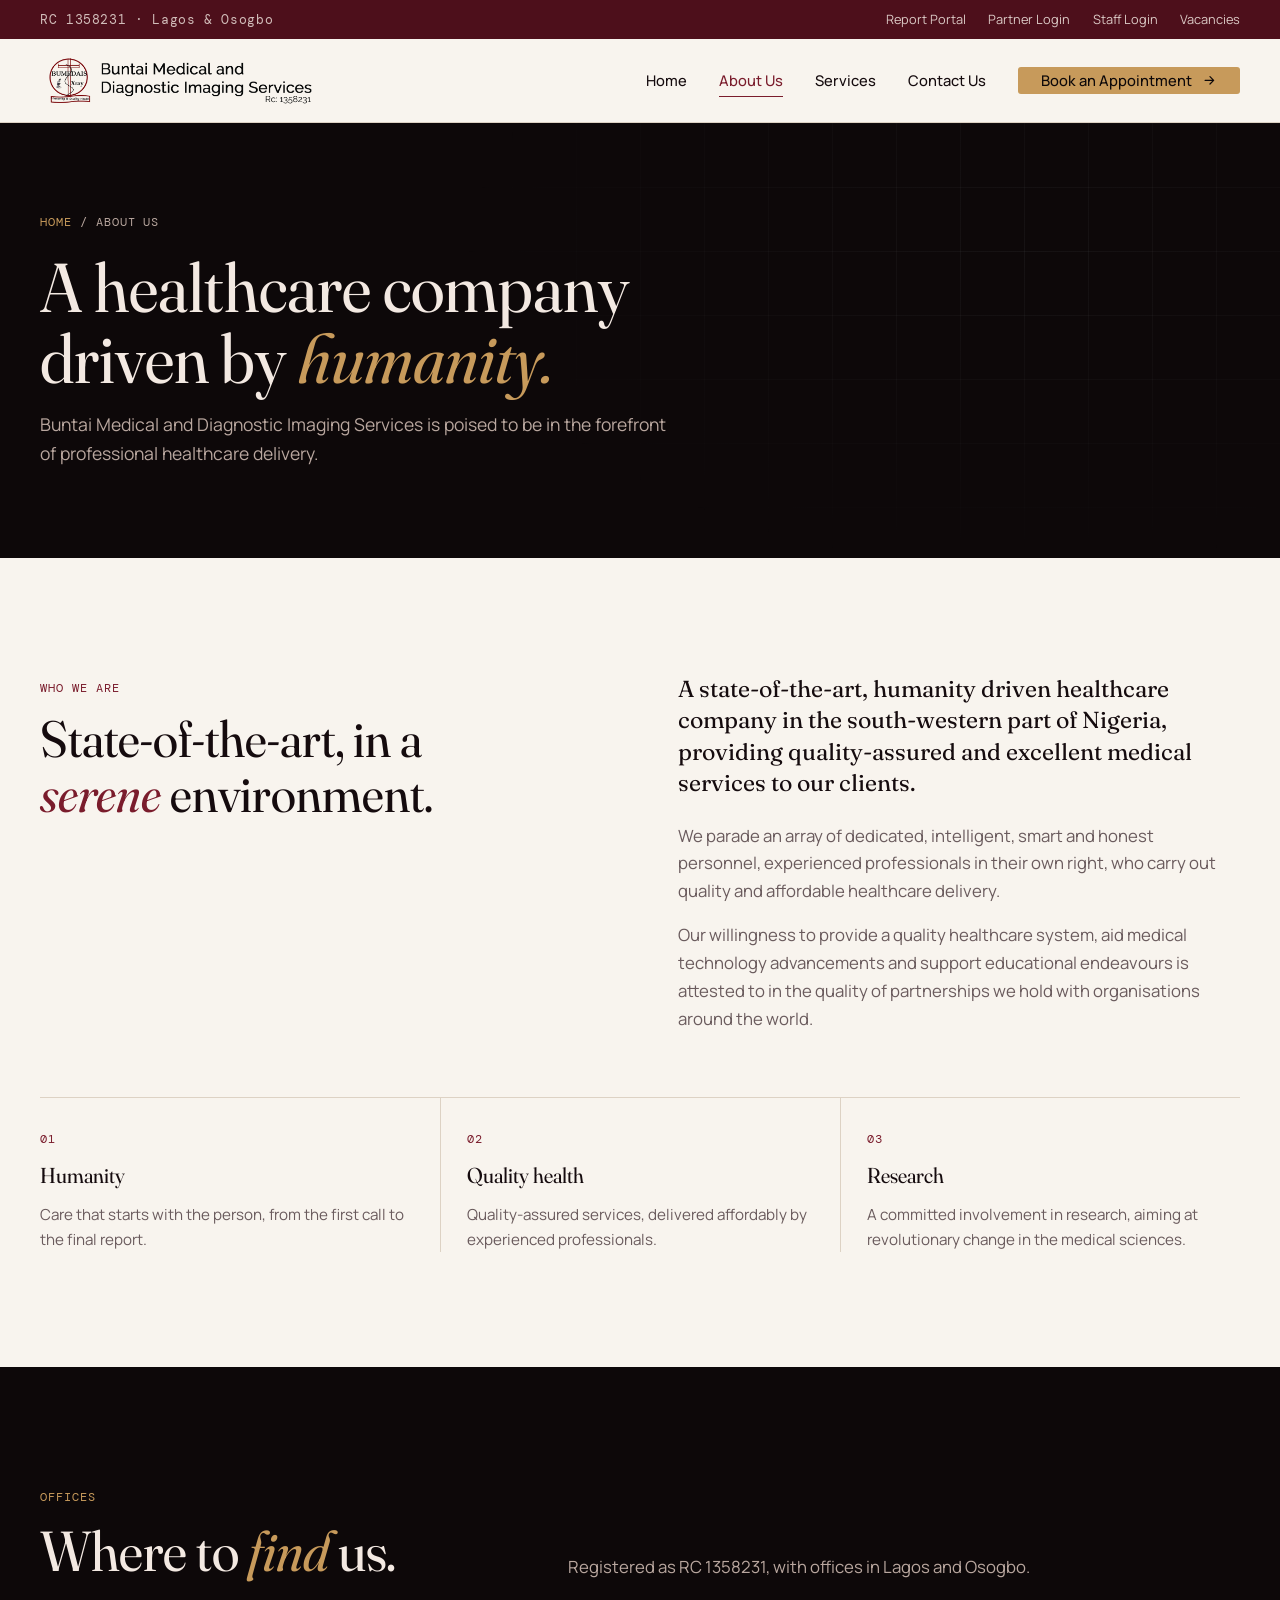
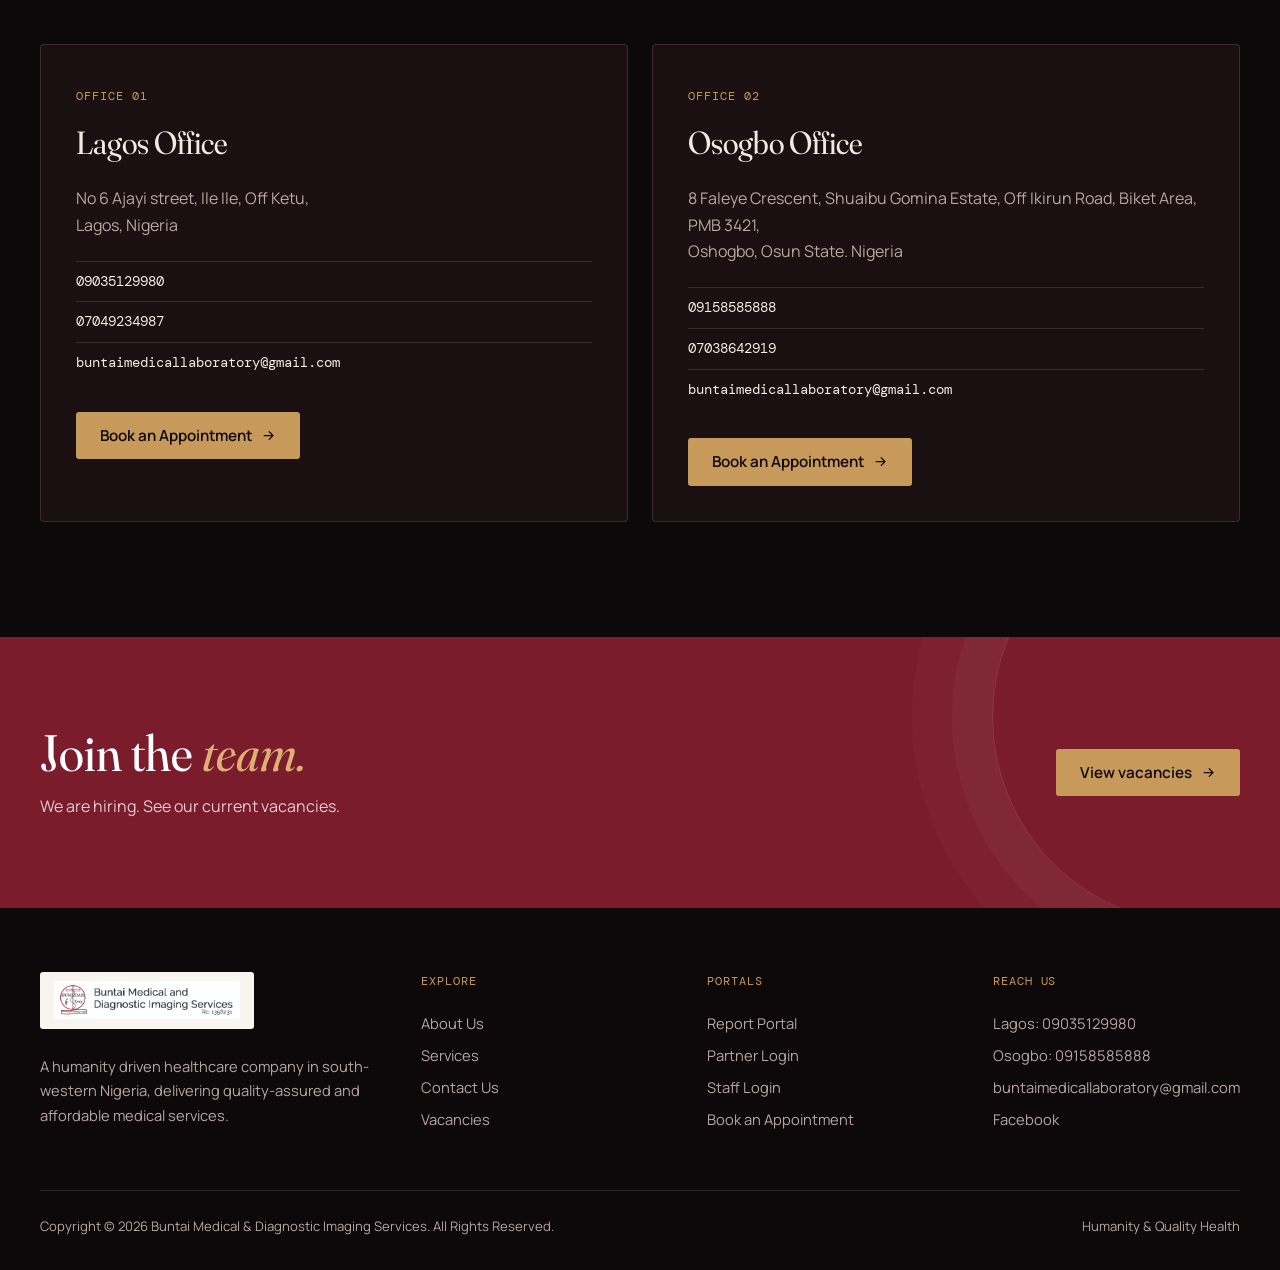
==== about.html @ ab85ddf3 "preview website" ====
<!doctype html>
<html lang="en">
<head>
<meta charset="utf-8">
<meta name="viewport" content="width=device-width, initial-scale=1">
<title>About Us - Buntai Medical &amp; Diagnostic Imaging Services</title>
<meta name="description" content="A state-of-the-art, humanity driven healthcare company in south-western Nigeria.">
<link rel="preconnect" href="https://fonts.googleapis.com">
<link rel="preconnect" href="https://fonts.gstatic.com" crossorigin>
<link href="https://fonts.googleapis.com/css2?family=DM+Mono:wght@400;500&family=Fraunces:ital,opsz,wght,SOFT@0,9..144,300..500,0..100;1,9..144,300..500,0..100&family=Manrope:wght@400;500;600;700&display=swap" rel="stylesheet">
<link rel="stylesheet" href="assets/style.css">
</head>
<body>
<div class="topbar"><div class="wrap">
  <span>RC 1358231 &middot; Lagos &amp; Osogbo</span>
  <div><a href="#">Report Portal</a><a href="#">Partner Login</a><a href="#">Staff Login</a><a href="vacancies.html">Vacancies</a></div>
</div></div>
<header class="header"><div class="wrap">
  <a href="index.html" aria-label="Buntai Medical and Diagnostic Imaging Services, home"><img src="assets/logo.png" alt="Buntai Medical and Diagnostic Imaging Services"></a>
  <nav class="nav" aria-label="Primary">
    <a href="index.html">Home</a><a href="about.html" aria-current="page">About Us</a><a href="services.html">Services</a><a href="contact.html">Contact Us</a>
    <a class="btn btn--brass" href="book.html">Book an Appointment <svg viewBox="0 0 24 24" fill="none" stroke="currentColor" stroke-width="2" stroke-linecap="round" stroke-linejoin="round" aria-hidden="true"><path d="M5 12h14M13 6l6 6-6 6"/></svg></a>
  </nav>
</div></header>
<main>
<section class="page-hero on-dark"><div class="wrap">
  <div class="crumbs"><a href="index.html">Home</a> / About us</div>
  <h1>A healthcare company driven by <em>humanity.</em></h1>
  <p class="lede">Buntai Medical and Diagnostic Imaging Services is poised to be in the forefront of professional healthcare delivery.</p>
</div></section>

<section class="section"><div class="wrap split">
  <div><span class="label">Who we are</span><h2>State-of-the-art, in a <em>serene</em> environment.</h2></div>
  <div class="prose">
    <p>A state-of-the-art, humanity driven healthcare company in the south-western part of Nigeria, providing quality-assured and excellent medical services to our clients.</p>
    <p>We parade an array of dedicated, intelligent, smart and honest personnel, experienced professionals in their own right, who carry out quality and affordable healthcare delivery.</p>
    <p>Our willingness to provide a quality healthcare system, aid medical technology advancements and support educational endeavours is attested to in the quality of partnerships we hold with organisations around the world.</p>
  </div>
</div>
<div class="wrap"><div class="pillars">
  <div class="pillar"><span class="label">01</span><h3>Humanity</h3><p>Care that starts with the person, from the first call to the final report.</p></div>
  <div class="pillar"><span class="label">02</span><h3>Quality health</h3><p>Quality-assured services, delivered affordably by experienced professionals.</p></div>
  <div class="pillar"><span class="label">03</span><h3>Research</h3><p>A committed involvement in research, aiming at revolutionary change in the medical sciences.</p></div>
</div></div></section>
<section class="section section--dark on-dark"><div class="wrap">
  <div class="sec-head"><div><span class="label">Offices</span><h2>Where to <em>find</em> us.</h2></div><p>Registered as RC 1358231, with offices in Lagos and Osogbo.</p></div>
  <div class="offices"><article class="office"><span class="label">Office 01</span><h3>Lagos Office</h3>
<address>No 6 Ajayi street, Ile Ile, Off Ketu,<br>Lagos, Nigeria</address>
<ul><li><a href="tel:+2349035129980">09035129980</a></li><li><a href="tel:+2347049234987">07049234987</a></li><li><a href="mailto:buntaimedicallaboratory@gmail.com">buntaimedicallaboratory@gmail.com</a></li></ul>
<a class="btn btn--brass" href="book.html">Book an Appointment <svg viewBox="0 0 24 24" fill="none" stroke="currentColor" stroke-width="2" stroke-linecap="round" stroke-linejoin="round" aria-hidden="true"><path d="M5 12h14M13 6l6 6-6 6"/></svg></a></article><article class="office"><span class="label">Office 02</span><h3>Osogbo Office</h3>
<address>8 Faleye Crescent, Shuaibu Gomina Estate, Off Ikirun Road, Biket Area, PMB 3421,<br>Oshogbo, Osun State. Nigeria</address>
<ul><li><a href="tel:+2349158585888">09158585888</a></li><li><a href="tel:+2347038642919">07038642919</a></li><li><a href="mailto:buntaimedicallaboratory@gmail.com">buntaimedicallaboratory@gmail.com</a></li></ul>
<a class="btn btn--brass" href="book.html">Book an Appointment <svg viewBox="0 0 24 24" fill="none" stroke="currentColor" stroke-width="2" stroke-linecap="round" stroke-linejoin="round" aria-hidden="true"><path d="M5 12h14M13 6l6 6-6 6"/></svg></a></article></div>
</div></section>
<section class="band"><div class="wrap">
  <div><h2>Join the <em>team.</em></h2><p>We are hiring. See our current vacancies.</p></div>
  <a class="btn btn--brass" href="vacancies.html">View vacancies <svg viewBox="0 0 24 24" fill="none" stroke="currentColor" stroke-width="2" stroke-linecap="round" stroke-linejoin="round" aria-hidden="true"><path d="M5 12h14M13 6l6 6-6 6"/></svg></a>
</div></section>
</main>
<footer class="footer"><div class="wrap">
  <div class="grid">
    <div>
      <span class="logo-chip"><img src="assets/logo.jpg" alt="Buntai Medical and Diagnostic Imaging Services"></span>
      <p>A humanity driven healthcare company in south-western Nigeria, delivering quality-assured and affordable medical services.</p>
    </div>
    <div><h4>Explore</h4><ul><li><a href="about.html">About Us</a></li><li><a href="services.html">Services</a></li><li><a href="contact.html">Contact Us</a></li><li><a href="vacancies.html">Vacancies</a></li></ul></div>
    <div><h4>Portals</h4><ul><li><a href="#">Report Portal</a></li><li><a href="#">Partner Login</a></li><li><a href="#">Staff Login</a></li><li><a href="book.html">Book an Appointment</a></li></ul></div>
    <div><h4>Reach us</h4><ul><li>Lagos: 09035129980</li><li>Osogbo: 09158585888</li><li><a href="mailto:buntaimedicallaboratory@gmail.com">buntaimedicallaboratory@gmail.com</a></li><li><a href="#">Facebook</a></li></ul></div>
  </div>
  <div class="base"><span>Copyright &copy; 2026 Buntai Medical &amp; Diagnostic Imaging Services. All Rights Reserved.</span><span>Humanity &amp; Quality Health</span></div>
</div></footer>
</body>
</html>
---- assets/style.css ----
/* Buntai Medical & Diagnostic Imaging Services: design prototype
   Thesis: "Humanity & Quality Health", a light-box radiograph hero,
   oxblood brand from the logo, ivory paper, brass for booking actions. */

:root {
  --oxblood: #7a1c2c;
  --oxblood-deep: #4d0f1b;
  --ink: #150b0e;
  --film: #0d0809;
  --film-2: #1a1012;
  --ivory: #f8f4ee;
  --stone: #ece4d9;
  --line: #ddd2c4;
  --line-dark: rgba(255, 236, 224, 0.13);
  --muted: #6a5b5d;
  --on-dark: #f3e9e2;
  --on-dark-muted: #b9a79f;
  --brass: #c79a5b;
  --brass-hover: #dcb173;
  --xray: #cfe3ea;
  --ok-bg: #e6f3ea;
  --ok-text: #0b5a32;

  --serif: "Fraunces", "Iowan Old Style", Georgia, serif;
  --sans: "Manrope", ui-sans-serif, system-ui, sans-serif;
  --mono: "DM Mono", ui-monospace, monospace;

  --wrap: 78rem;
  --gutter: clamp(16px, 4vw, 40px);
  --section-y: clamp(4.5rem, 9vw, 8rem);
}

*, *::before, *::after { box-sizing: border-box; }
html { scroll-behavior: smooth; }
body {
  margin: 0; background: var(--ivory); color: var(--ink);
  font-family: var(--sans); font-size: 1rem; line-height: 1.65;
  -webkit-font-smoothing: antialiased;
}
img, svg { max-width: 100%; display: block; }
a { color: inherit; }
h1, h2, h3, h4 {
  font-family: var(--serif); font-weight: 400; margin: 0;
  text-wrap: balance; font-variation-settings: "opsz" 144, "SOFT" 30;
}
em { font-style: italic; color: var(--oxblood); }
.on-dark em { color: var(--brass); }
p { margin: 0 0 1em; }

.wrap { width: min(var(--wrap), 100% - 2 * var(--gutter)); margin-inline: auto; }
.section { padding-block: var(--section-y); }
.section--stone { background: var(--stone); }
.section--dark { background: var(--film); color: var(--on-dark); }
.label {
  font-family: var(--mono); font-size: 0.75rem; letter-spacing: 0.08em;
  text-transform: uppercase; color: var(--oxblood);
}
.on-dark .label, .label--dark { color: var(--brass); }

/* Buttons */
.btn {
  display: inline-flex; align-items: center; gap: 0.6rem; border: 1px solid transparent;
  padding: 0.95rem 1.4rem; border-radius: 3px; font: 600 0.95rem/1 var(--sans);
  text-decoration: none; cursor: pointer; transition: background 0.2s, color 0.2s, transform 0.2s;
}
.btn svg { width: 1em; height: 1em; transition: transform 0.2s; }
.btn:hover svg { transform: translateX(3px); }
.btn--brass { background: var(--brass); color: var(--film); }
.btn--brass:hover { background: var(--brass-hover); }
.btn--ink { background: var(--ink); color: var(--ivory); }
.btn--ink:hover { background: var(--oxblood); }
.btn--ghost { border-color: rgba(255, 236, 224, 0.35); color: var(--on-dark); }
.btn--ghost:hover { border-color: var(--brass); color: var(--brass); }
:focus-visible { outline: 2px solid var(--brass); outline-offset: 3px; }

/* Utility bar + header */
.topbar { background: var(--oxblood-deep); color: var(--on-dark); font-size: 0.8rem; }
.topbar .wrap { display: flex; justify-content: space-between; gap: 1rem; padding-block: 0.55rem; flex-wrap: wrap; }
.topbar a { text-decoration: none; opacity: 0.85; margin-left: 1.4rem; }
.topbar a:hover { opacity: 1; color: var(--brass); }
.topbar span { font-family: var(--mono); letter-spacing: 0.05em; opacity: 0.8; }
.header { background: var(--ivory); border-bottom: 1px solid var(--line); position: sticky; top: 0; z-index: 50; }
.header .wrap { display: flex; align-items: center; justify-content: space-between; gap: 2rem; padding-block: 0.8rem; }
.header img { height: 58px; width: auto; }
.nav { display: flex; align-items: center; gap: 2rem; }
.nav a { text-decoration: none; font-size: 0.92rem; font-weight: 500; position: relative; padding-block: 0.3rem; }
.nav a:not(.btn)::after {
  content: ""; position: absolute; left: 0; bottom: 0; height: 1px; width: 100%;
  background: var(--oxblood); transform: scaleX(0); transform-origin: left; transition: transform 0.25s;
}
.nav a:not(.btn):hover::after, .nav a[aria-current]::after { transform: scaleX(1); }
.nav a[aria-current] { color: var(--oxblood); }
@media (max-width: 900px) {
  .nav a:not(.btn) { display: none; }
  .topbar span { display: none; }
}

/* Hero: the light-box */
.hero {
  position: relative; overflow: hidden; background: var(--film); color: var(--on-dark);
  padding-block: clamp(4rem, 8vw, 7rem) clamp(4rem, 8vw, 6.5rem);
}
.hero::before { /* film grid */
  content: ""; position: absolute; inset: 0; pointer-events: none;
  background:
    linear-gradient(rgba(207, 227, 234, 0.06) 1px, transparent 1px) 0 0 / 64px 64px,
    linear-gradient(90deg, rgba(207, 227, 234, 0.06) 1px, transparent 1px) 0 0 / 64px 64px;
  -webkit-mask-image: radial-gradient(ellipse 70% 80% at 75% 45%, #000, transparent 75%);
  mask-image: radial-gradient(ellipse 70% 80% at 75% 45%, #000, transparent 75%);
}
.hero::after { /* oxblood glow */
  content: ""; position: absolute; width: 60vw; height: 60vw; right: -15vw; top: -20vw; pointer-events: none;
  background: radial-gradient(closest-side, rgba(122, 28, 44, 0.55), transparent);
}
.hero .wrap { position: relative; z-index: 1; display: grid; grid-template-columns: 1.15fr 0.85fr; gap: clamp(2rem, 6vw, 5rem); align-items: center; }
.hero h1 { font-size: clamp(2.6rem, 6vw, 5.2rem); line-height: 1.02; letter-spacing: -0.015em; margin-block: 1.2rem 1.6rem; }
.hero .lede { font-size: 1.15rem; color: var(--on-dark-muted); max-width: 34rem; }
.hero .actions { display: flex; gap: 0.9rem; flex-wrap: wrap; margin-top: 2rem; }
.hero-meta { display: flex; gap: 2.5rem; margin-top: 3rem; padding-top: 1.5rem; border-top: 1px solid var(--line-dark); flex-wrap: wrap; }
.hero-meta dt { font-family: var(--mono); font-size: 0.7rem; letter-spacing: 0.08em; text-transform: uppercase; color: var(--on-dark-muted); }
.hero-meta dd { margin: 0.2rem 0 0; font-family: var(--serif); font-size: 1.35rem; }
@media (max-width: 900px) { .hero .wrap { grid-template-columns: 1fr; } .scan { max-width: 380px; margin-inline: auto; } }

/* Scan visual */
.scan { position: relative; aspect-ratio: 1; width: 100%; }
.scan svg { width: 100%; height: 100%; }
.scan .sweep { transform-origin: 50% 50%; animation: sweep 9s linear infinite; }

@keyframes sweep { to { transform: rotate(360deg); } }
@keyframes bar { from { transform: translateY(-38%); } to { transform: translateY(38%); } }
.scan-tag {
  position: absolute; font-family: var(--mono); font-size: 0.68rem; letter-spacing: 0.08em; text-transform: uppercase;
  color: var(--xray); border: 1px solid rgba(207, 227, 234, 0.3); background: rgba(13, 8, 9, 0.7);
  padding: 0.3rem 0.55rem; border-radius: 2px;
}
.scan-tag--a { top: 6%; left: 0; } .scan-tag--b { bottom: 8%; right: 0; }

/* Section head */
.sec-head { display: grid; grid-template-columns: 5fr 7fr; gap: 3rem; align-items: end; margin-bottom: clamp(2.5rem, 5vw, 4rem); }
.sec-head h2 { font-size: clamp(2.1rem, 4.4vw, 3.6rem); line-height: 1.05; margin-top: 0.8rem; }
.sec-head p { color: var(--muted); max-width: 38rem; margin: 0; font-size: 1.05rem; }
.on-dark .sec-head p { color: var(--on-dark-muted); }
@media (max-width: 800px) { .sec-head { grid-template-columns: 1fr; gap: 1rem; } }

/* Service lines (lists beat cards) */
.rows { border-top: 1px solid var(--line); }
.row {
  display: grid; grid-template-columns: 4.5rem 1fr auto; gap: 1.5rem; align-items: center;
  padding: 1.7rem 0.5rem; border-bottom: 1px solid var(--line); text-decoration: none; position: relative;
}
.row::before {
  content: ""; position: absolute; left: 0; top: -1px; height: 2px; width: 100%; background: var(--oxblood);
  transform: scaleX(0); transform-origin: left; transition: transform 0.4s;
}
.row:hover::before { transform: scaleX(1); }
.row .code { font-family: var(--mono); font-size: 0.8rem; color: var(--oxblood); letter-spacing: 0.06em; }
.row h3 { font-size: clamp(1.4rem, 2.6vw, 2rem); line-height: 1.15; }
.row p { margin: 0.3rem 0 0; color: var(--muted); font-size: 0.95rem; max-width: 44rem; }
.row .arrow { width: 2.6rem; height: 2.6rem; border: 1px solid var(--line); border-radius: 50%; display: grid; place-items: center; transition: background 0.2s, color 0.2s, border-color 0.2s; }
.row:hover .arrow { background: var(--oxblood); color: #fff; border-color: var(--oxblood); }
.arrow svg { width: 1rem; height: 1rem; }
@media (max-width: 640px) { .row { grid-template-columns: 3rem 1fr; } .row .arrow { display: none; } }

/* Departments grid */
.depts { display: grid; grid-template-columns: repeat(4, 1fr); border-top: 1px solid var(--line-dark); border-left: 1px solid var(--line-dark); }
.dept { padding: 1.8rem 1.5rem 2rem; border-right: 1px solid var(--line-dark); border-bottom: 1px solid var(--line-dark); text-decoration: none; transition: background 0.25s; min-height: 11rem; display: flex; flex-direction: column; justify-content: space-between; }
.dept:hover { background: rgba(122, 28, 44, 0.35); }
.dept .label { color: var(--on-dark-muted); }
.dept h3 { font-size: 1.45rem; line-height: 1.15; margin-top: 2rem; }
.dept small { font-family: var(--mono); font-size: 0.72rem; letter-spacing: 0.06em; text-transform: uppercase; color: var(--brass); margin-top: 1rem; }
.dept--cta { background: var(--oxblood); }
.dept--cta:hover { background: var(--oxblood-deep); }
@media (max-width: 1000px) { .depts { grid-template-columns: repeat(2, 1fr); } }
@media (max-width: 520px) { .depts { grid-template-columns: 1fr; } }

/* Split / about */
.split { display: grid; grid-template-columns: 1fr 1fr; gap: clamp(2rem, 6vw, 6rem); align-items: start; }
.split h2 { font-size: clamp(2.1rem, 4vw, 3.4rem); line-height: 1.06; margin-top: 0.8rem; }
.split .prose { color: var(--muted); font-size: 1.05rem; }
.split .prose p:first-child { color: var(--ink); font-family: var(--serif); font-size: 1.45rem; line-height: 1.35; }
@media (max-width: 800px) { .split { grid-template-columns: 1fr; } }
.pillars { display: grid; grid-template-columns: repeat(3, 1fr); gap: 0; margin-top: 3rem; border-top: 1px solid var(--line); }
.pillar { padding: 1.6rem 1.6rem 0 0; }
.pillar + .pillar { padding-left: 1.6rem; border-left: 1px solid var(--line); }
.pillar h3 { font-size: 1.35rem; margin: 0.5rem 0; }
.pillar p { color: var(--muted); font-size: 0.95rem; margin: 0; }
@media (max-width: 800px) { .pillars { grid-template-columns: 1fr; } .pillar + .pillar { border-left: 0; padding-left: 0; border-top: 1px solid var(--line); margin-top: 1.4rem; } }

/* Offices */
.offices { display: grid; grid-template-columns: 1fr 1fr; gap: 1.5rem; }
.office { background: var(--film-2); border: 1px solid var(--line-dark); border-radius: 4px; padding: 2.2rem; }
.office h3 { font-size: 2rem; margin: 0.6rem 0 1rem; }
.office address { font-style: normal; color: var(--on-dark-muted); margin-bottom: 1.4rem; }
.office ul { list-style: none; padding: 0; margin: 0 0 1.8rem; font-family: var(--mono); font-size: 0.9rem; }
.office li { padding: 0.5rem 0; border-top: 1px solid var(--line-dark); }
.office li a { text-decoration: none; }
.office li a:hover { color: var(--brass); }
@media (max-width: 800px) { .offices { grid-template-columns: 1fr; } }
.section--stone .office { background: var(--film); }

/* Testimonials */
.quotes { display: grid; grid-template-columns: repeat(3, 1fr); gap: 0; border-top: 1px solid var(--line); }
.quote { padding: 2.2rem 2rem 0 0; margin: 0; }
.quote + .quote { padding-left: 2rem; border-left: 1px solid var(--line); }
.quote::before { content: "\201C"; display: block; font-family: var(--serif); font-size: 3.5rem; line-height: 0.8; color: var(--oxblood); margin-bottom: 0.6rem; }
.quote p { font-family: var(--serif); font-size: 1.25rem; line-height: 1.4; }
.quote cite { font-style: normal; font-family: var(--mono); font-size: 0.75rem; letter-spacing: 0.08em; text-transform: uppercase; color: var(--muted); }
@media (max-width: 900px) { .quotes { grid-template-columns: 1fr; } .quote + .quote { padding-left: 0; border-left: 0; border-top: 1px solid var(--line); margin-top: 2rem; } }

/* Booking band */
.band { background: var(--oxblood); color: #fff; padding-block: clamp(3.5rem, 7vw, 5.5rem); position: relative; overflow: hidden; }
.band::after { content: ""; position: absolute; right: -8rem; top: -8rem; width: 26rem; height: 26rem; border-radius: 50%; border: 1px solid rgba(255,255,255,0.12); box-shadow: 0 0 0 40px rgba(255,255,255,0.03), 0 0 0 80px rgba(255,255,255,0.025); }
.band .wrap { display: flex; justify-content: space-between; align-items: center; gap: 2rem; flex-wrap: wrap; position: relative; z-index: 1; }
.band h2 { font-size: clamp(2rem, 4vw, 3.2rem); line-height: 1.08; max-width: 32rem; }
.band em { color: var(--brass-hover); }
.band p { color: rgba(255,255,255,0.78); margin: 0.8rem 0 0; max-width: 30rem; }

/* Interior page hero */
.page-hero { position: relative; background: var(--film); color: var(--on-dark); padding-block: clamp(3.5rem, 7vw, 6rem); overflow: hidden; }
.page-hero::before { content: ""; position: absolute; inset: 0; background: linear-gradient(rgba(207,227,234,0.05) 1px, transparent 1px) 0 0/64px 64px, linear-gradient(90deg, rgba(207,227,234,0.05) 1px, transparent 1px) 0 0/64px 64px; -webkit-mask-image: radial-gradient(ellipse 60% 100% at 80% 30%, #000, transparent 75%); mask-image: radial-gradient(ellipse 60% 100% at 80% 30%, #000, transparent 75%); }
.page-hero .wrap { position: relative; z-index: 1; }
.crumbs { font-family: var(--mono); font-size: 0.75rem; letter-spacing: 0.08em; text-transform: uppercase; color: var(--on-dark-muted); }
.crumbs a { color: var(--brass); text-decoration: none; }
.page-hero h1 { font-size: clamp(2.4rem, 5.4vw, 4.4rem); line-height: 1.03; margin: 1.2rem 0 1rem; max-width: 52rem; }
.page-hero .lede { color: var(--on-dark-muted); font-size: 1.1rem; max-width: 40rem; margin: 0; }

/* Forms */
.form-layout { display: grid; grid-template-columns: 1.3fr 0.7fr; gap: clamp(2rem, 5vw, 4.5rem); align-items: start; }
@media (max-width: 900px) { .form-layout { grid-template-columns: 1fr; } }
.form-panel { background: #fff; border: 1px solid var(--line); border-radius: 4px; padding: clamp(1.5rem, 4vw, 2.8rem); }
.form-panel h2 { font-size: 2rem; margin-bottom: 1.6rem; }
.field { margin-bottom: 1.3rem; }
.field label { display: block; font-family: var(--mono); font-size: 0.72rem; letter-spacing: 0.08em; text-transform: uppercase; color: var(--muted); margin-bottom: 0.45rem; }
.field input, .field select, .field textarea {
  width: 100%; font: inherit; color: var(--ink); background: var(--ivory); border: 1px solid var(--line);
  border-radius: 3px; padding: 0.85rem 0.95rem; transition: border-color 0.2s, background 0.2s;
}
.field input:focus, .field select:focus, .field textarea:focus { outline: none; border-color: var(--oxblood); background: #fff; }
.grid-2 { display: grid; grid-template-columns: 1fr 1fr; gap: 1.2rem; }
@media (max-width: 560px) { .grid-2 { grid-template-columns: 1fr; } }
.choice { display: grid; grid-template-columns: 1fr 1fr; gap: 0.8rem; }
.choice input { position: absolute; opacity: 0; }
.choice label { text-transform: none; letter-spacing: 0; font-family: var(--sans); font-size: 0.95rem; color: var(--ink); border: 1px solid var(--line); border-radius: 3px; padding: 0.9rem 1rem; cursor: pointer; background: var(--ivory); margin: 0; }
.choice label small { display: block; color: var(--muted); font-size: 0.8rem; }
.choice input:checked + label { border-color: var(--oxblood); background: #fff; box-shadow: inset 0 0 0 1px var(--oxblood); }
.choice input:focus-visible + label { outline: 2px solid var(--brass); outline-offset: 2px; }
.chips { display: flex; flex-wrap: wrap; gap: 0.5rem; }
.chips input { position: absolute; opacity: 0; }
.chips label { text-transform: none; letter-spacing: 0; font-family: var(--sans); font-size: 0.88rem; color: var(--ink); border: 1px solid var(--line); border-radius: 9999px; padding: 0.45rem 0.95rem; cursor: pointer; margin: 0; background: var(--ivory); }
.chips input:checked + label { background: var(--oxblood); border-color: var(--oxblood); color: #fff; }
.chips input:focus-visible + label { outline: 2px solid var(--brass); outline-offset: 2px; }
.aside-card { background: var(--film); color: var(--on-dark); border-radius: 4px; padding: 2rem; position: sticky; top: 6rem; }
.aside-card h3 { font-size: 1.6rem; margin: 0.5rem 0 1rem; }
.aside-card dl { margin: 0; }
.aside-card dt { font-family: var(--mono); font-size: 0.7rem; letter-spacing: 0.08em; text-transform: uppercase; color: var(--brass); margin-top: 1.2rem; }
.aside-card dd { margin: 0.25rem 0 0; color: var(--on-dark-muted); font-size: 0.95rem; }
.aside-card a { text-decoration: none; }
.aside-card a:hover { color: var(--brass); }

/* Careers strip */
.notice { display: flex; justify-content: space-between; gap: 1rem; align-items: center; flex-wrap: wrap; border: 1px solid var(--line); border-radius: 4px; padding: 1.5rem 1.8rem; background: #fff; }
.notice h3 { font-size: 1.4rem; }
.notice p { margin: 0.2rem 0 0; color: var(--muted); font-size: 0.95rem; }

/* Footer */
.footer { background: var(--film); color: var(--on-dark-muted); padding-block: 4rem 2rem; font-size: 0.92rem; }
.footer .grid { display: grid; grid-template-columns: 1.4fr 1fr 1fr 1fr; gap: 3rem; padding-bottom: 3rem; border-bottom: 1px solid var(--line-dark); }
.footer .logo-chip { background: var(--ivory); display: inline-block; padding: 0.6rem 0.9rem; border-radius: 3px; margin-bottom: 1.2rem; }
.footer .logo-chip img { height: 38px; width: auto; }
.footer h4 { font-family: var(--mono); font-size: 0.72rem; letter-spacing: 0.08em; text-transform: uppercase; color: var(--brass); margin-bottom: 1rem; }
.footer ul { list-style: none; padding: 0; margin: 0; }
.footer li { padding: 0.25rem 0; }
.footer a { text-decoration: none; }
.footer a:hover { color: var(--brass); }
.footer .base { display: flex; justify-content: space-between; gap: 1rem; padding-top: 1.6rem; flex-wrap: wrap; font-size: 0.82rem; }
@media (max-width: 900px) { .footer .grid { grid-template-columns: 1fr 1fr; } }
@media (max-width: 520px) { .footer .grid { grid-template-columns: 1fr; } }

@media (prefers-reduced-motion: reduce) {
  *, *::before, *::after { animation: none !important; transition: none !important; scroll-behavior: auto !important; }
}

/* Helix pulse (home hero) */
.helix .n { animation: npulse 3s ease-in-out infinite; opacity: 0.4; }
@keyframes npulse { 0%, 100% { opacity: 0.25; } 50% { opacity: 1; } }

/* Hero scroll button */
.scroll-btn {
  width: 4.25rem; height: 4.25rem; border-radius: 50%; display: grid; place-items: center;
  background: var(--brass); color: var(--film); text-decoration: none; position: relative;
  transition: background 0.2s, transform 0.2s;
}
.scroll-btn::before { /* pulsing halo */
  content: ""; position: absolute; inset: 0; border-radius: 50%; border: 1px solid var(--brass);
  animation: halo 2.4s ease-out infinite;
}
.scroll-btn:hover { background: var(--brass-hover); transform: translateY(2px); }
.scroll-btn svg { width: 1.6rem; height: 1.6rem; animation: nudge 1.6s ease-in-out infinite; }
@keyframes nudge { 0%, 100% { transform: translateY(-3px); } 50% { transform: translateY(4px); } }
@keyframes halo { 0% { transform: scale(1); opacity: 0.7; } 100% { transform: scale(1.6); opacity: 0; } }
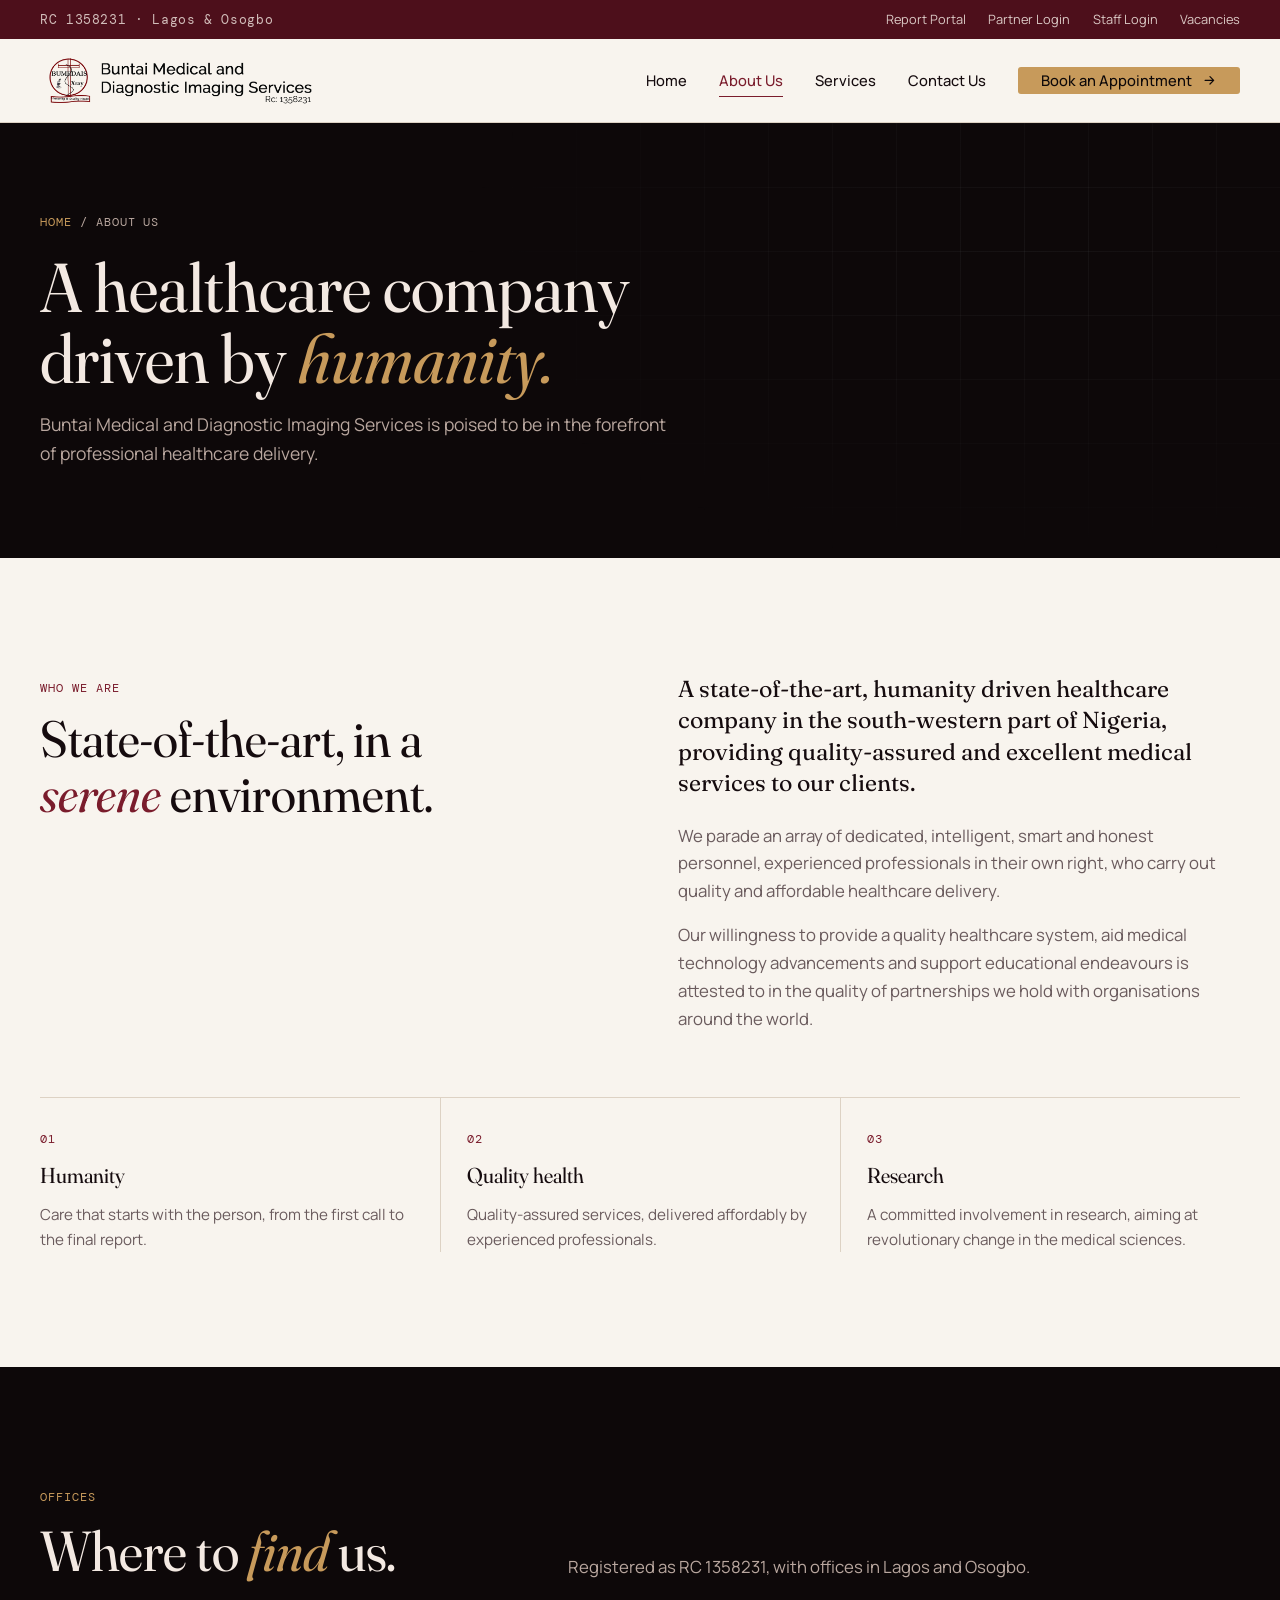
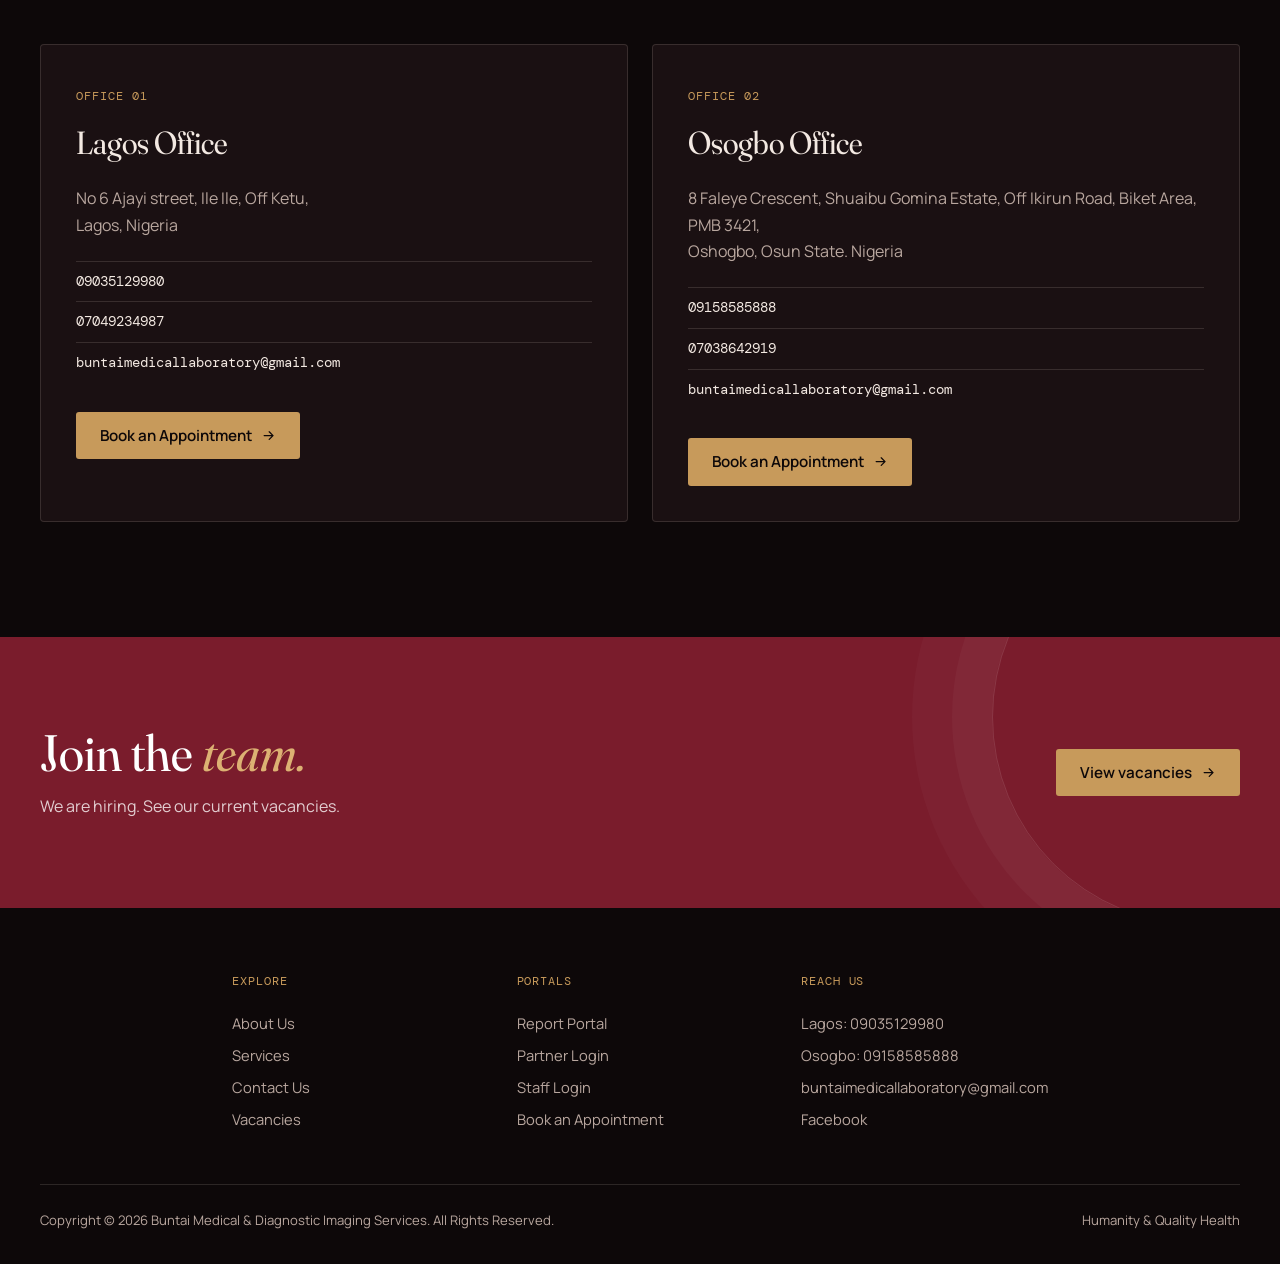
==== commit 02b1e69c: "Update footer layout and divider" ====
--- a/about.html
+++ b/about.html
@@ -59,10 +59,6 @@
 </main>
 <footer class="footer"><div class="wrap">
   <div class="grid">
-    <div>
-      <span class="logo-chip"><img src="assets/logo.jpg" alt="Buntai Medical and Diagnostic Imaging Services"></span>
-      <p>A humanity driven healthcare company in south-western Nigeria, delivering quality-assured and affordable medical services.</p>
-    </div>
     <div><h4>Explore</h4><ul><li><a href="about.html">About Us</a></li><li><a href="services.html">Services</a></li><li><a href="contact.html">Contact Us</a></li><li><a href="vacancies.html">Vacancies</a></li></ul></div>
     <div><h4>Portals</h4><ul><li><a href="#">Report Portal</a></li><li><a href="#">Partner Login</a></li><li><a href="#">Staff Login</a></li><li><a href="book.html">Book an Appointment</a></li></ul></div>
     <div><h4>Reach us</h4><ul><li>Lagos: 09035129980</li><li>Osogbo: 09158585888</li><li><a href="mailto:buntaimedicallaboratory@gmail.com">buntaimedicallaboratory@gmail.com</a></li><li><a href="#">Facebook</a></li></ul></div>
--- a/assets/style.css
+++ b/assets/style.css
@@ -124,6 +124,7 @@
 /* Scan visual */
 .scan { position: relative; aspect-ratio: 1; width: 100%; }
 .scan svg { width: 100%; height: 100%; }
+@media (max-width: 767px) { .hero .scan { display: none; } }
 .scan .sweep { transform-origin: 50% 50%; animation: sweep 9s linear infinite; }
 
 @keyframes sweep { to { transform: rotate(360deg); } }
@@ -264,16 +265,14 @@
 
 /* Footer */
 .footer { background: var(--film); color: var(--on-dark-muted); padding-block: 4rem 2rem; font-size: 0.92rem; }
-.footer .grid { display: grid; grid-template-columns: 1.4fr 1fr 1fr 1fr; gap: 3rem; padding-bottom: 3rem; border-bottom: 1px solid var(--line-dark); }
-.footer .logo-chip { background: var(--ivory); display: inline-block; padding: 0.6rem 0.9rem; border-radius: 3px; margin-bottom: 1.2rem; }
-.footer .logo-chip img { height: 38px; width: auto; }
+.footer .grid { display: grid; grid-template-columns: repeat(3, 1fr); gap: 3rem; width: 68%; margin-inline: auto; padding-bottom: 3rem; }
 .footer h4 { font-family: var(--mono); font-size: 0.72rem; letter-spacing: 0.08em; text-transform: uppercase; color: var(--brass); margin-bottom: 1rem; }
 .footer ul { list-style: none; padding: 0; margin: 0; }
 .footer li { padding: 0.25rem 0; }
 .footer a { text-decoration: none; }
 .footer a:hover { color: var(--brass); }
-.footer .base { display: flex; justify-content: space-between; gap: 1rem; padding-top: 1.6rem; flex-wrap: wrap; font-size: 0.82rem; }
-@media (max-width: 900px) { .footer .grid { grid-template-columns: 1fr 1fr; } }
+.footer .base { display: flex; justify-content: space-between; gap: 1rem; padding-top: 1.6rem; border-top: 1px solid var(--line-dark); flex-wrap: wrap; font-size: 0.82rem; }
+@media (max-width: 900px) { .footer .grid { grid-template-columns: 1fr 1fr; width: 100%; } }
 @media (max-width: 520px) { .footer .grid { grid-template-columns: 1fr; } }
 
 @media (prefers-reduced-motion: reduce) {
